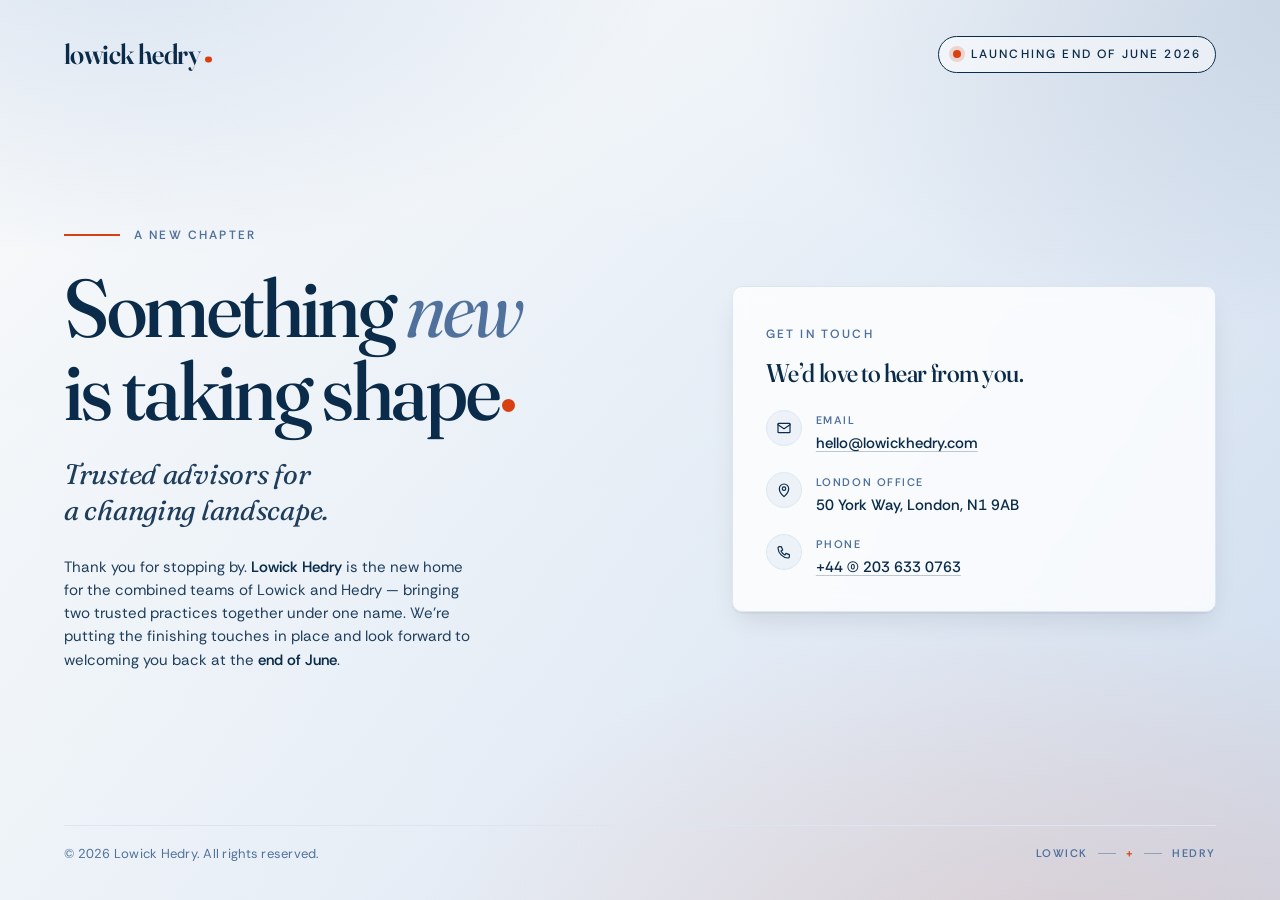
==== coming-soon.html @ 0ae5af73 "first commit" ====
<!doctype html>
<html lang="en">
<head>
  <meta charset="utf-8">
  <meta name="viewport" content="width=device-width, initial-scale=1, viewport-fit=cover">
  <title>Lowick Hedry — Coming Soon</title>
  <meta name="description" content="Lowick Hedry — trusted advisors for a changing landscape. Launching end of June 2026.">
  <link rel="stylesheet" href="css/lowick-hedry.css">
</head>
<body>
  <main class="page">

    <header class="topbar">
      <span class="wordmark" aria-label="Lowick Hedry">
        lowick hedry<span class="dot" aria-hidden="true"></span>
      </span>
      <span class="badge">
        <span class="pulse" aria-hidden="true"></span>
        Launching end of June 2026
      </span>
    </header>

    <section class="hero">
      <div class="hero-copy">
        <div class="eyebrow-row">
          <span class="rule" aria-hidden="true"></span>
          <span class="label">A new chapter</span>
        </div>

        <h1 class="headline">
          Something <em>new</em> is taking shape<span class="dot" aria-hidden="true"></span>
        </h1>

        <p class="tagline">Trusted advisors for a changing landscape.</p>

        <p class="lede">
          Thank you for stopping by. <strong>Lowick Hedry</strong> is the new home for the
          combined teams of Lowick and Hedry &mdash; bringing two trusted practices together
          under one name. We&rsquo;re putting the finishing touches in place and look
          forward to welcoming you back at the <strong>end of June</strong>.
        </p>
      </div>

      <aside class="card" aria-label="Contact details">
        <span class="eyebrow">Get in touch</span>
        <h3>We&rsquo;d love to hear from you.</h3>

        <ul class="contact-list">
          <li class="contact-item">
            <span class="icon" aria-hidden="true">
              <svg viewBox="0 0 24 24" fill="none" stroke="currentColor" stroke-width="1.8" stroke-linecap="round" stroke-linejoin="round">
                <rect x="3" y="5" width="18" height="14" rx="1"/>
                <path d="M3 7l9 6 9-6"/>
              </svg>
            </span>
            <div>
              <div class="label">Email</div>
              <a class="value" href="mailto:hello@lowickhedry.com">hello@lowickhedry.com</a>
            </div>
          </li>

          <li class="contact-item">
            <span class="icon" aria-hidden="true">
              <svg viewBox="0 0 24 24" fill="none" stroke="currentColor" stroke-width="1.8" stroke-linecap="round" stroke-linejoin="round">
                <path d="M12 22s7-6.2 7-12a7 7 0 1 0-14 0c0 5.8 7 12 7 12z"/>
                <circle cx="12" cy="10" r="2.6"/>
              </svg>
            </span>
            <div>
              <div class="label">London Office</div>
              <span class="value">50 York Way, London, N1 9AB</span>
            </div>
          </li>

          <li class="contact-item">
            <span class="icon" aria-hidden="true">
              <svg viewBox="0 0 24 24" fill="none" stroke="currentColor" stroke-width="1.8" stroke-linecap="round" stroke-linejoin="round">
                <path d="M5 4h3l2 5-2.5 1.5a12 12 0 0 0 6 6L15 14l5 2v3a2 2 0 0 1-2 2A16 16 0 0 1 3 6a2 2 0 0 1 2-2z"/>
              </svg>
            </span>
            <div>
              <div class="label">Phone</div>
              <a class="value" href="tel:+442036330763">+44 (0) 203 633 0763</a>
            </div>
          </li>
        </ul>
      </aside>
    </section>

    <footer class="footer">
      <span class="copy">&copy; 2026 Lowick Hedry. All rights reserved.</span>
      <span class="merger">
        Lowick <span class="sep" aria-hidden="true"></span>
        <span class="plus" aria-hidden="true">+</span>
        <span class="sep" aria-hidden="true"></span> Hedry
      </span>
    </footer>

  </main>
</body>
</html>
---- css/lowick-hedry.css ----
/* ============================================================
   Lowick Hedry - brand tokens
   Mirrors 01. Design System/colors_and_type.css.
   ============================================================ */

/* Fonts loaded from Google Fonts - Fraunces (variable) + Rethink Sans (variable) */
@import url('https://fonts.googleapis.com/css2?family=Fraunces:ital,opsz,wght,SOFT@0,9..144,100..900,0..100;1,9..144,100..900,0..100&family=Rethink+Sans:ital,wght@0,400..800;1,400..800&display=swap');

:root {
  /* Brand palette */
  --off-white:     #FAFAFA;
  --anchor:        #0A2C4A;   /* Midnight Navy */
  --anchor-deep:   #051A2E;
  --whisper:       #C8D8EC;
  --whisper-60:    #DCE6F3;
  --whisper-20:    #ECF2F8;
  --civic:         #4F719C;
  --civic-deep:    #3D5A7E;
  --signal:        #D84011;   /* Orangey-Red - the dot */
  --signal-deep:   #B83209;
  --signal-tint:   #FBE0D6;
  --highlight:     #F6FFB0;
  --ink:           #0A2C4A;
  --ink-soft:      #1F3E5C;
  --graphite:      #4F719C;
  --stone:         #8A9FB7;

  --font-display:  "Fraunces", "Source Serif Pro", "Georgia", serif;
  --font-sans:     "Rethink Sans", "Inter", "Helvetica Neue", system-ui, sans-serif;

  --fs-eyebrow:    12px;
  --fs-caption:    13px;
  --fs-body:       17px;

  --r-card:        10px;
  --r-tag:         999px;
  --r-button:      0;

  --sh-2: 0 2px 0 rgba(14,17,23,0.04), 0 12px 28px -8px rgba(14,17,23,0.12);

  --ease-out:   cubic-bezier(0.2, 0.7, 0.1, 1);
  --ease-inout: cubic-bezier(0.45, 0, 0.2, 1);
  --dur-base:   200ms;
}

*, *::before, *::after { box-sizing: border-box; }
html, body { height: 100%; margin: 0; }
body {
  min-height: 100vh;
  min-height: 100dvh;
  background: var(--off-white);
  color: var(--ink);
  font-family: var(--font-sans);
  font-size: var(--fs-body);
  line-height: 1.55;
  -webkit-font-smoothing: antialiased;
  overflow: hidden;
}
::selection { background: var(--signal); color: #fff; }

/* ----- Layout: 100vh page, three-row grid ----- */
.page {
  position: relative;
  height: 100vh;
  height: 100dvh;
  width: 100%;
  display: grid;
  grid-template-rows: auto 1fr auto;
  padding: clamp(24px, 4vh, 56px) clamp(24px, 5vw, 88px);
  overflow: hidden;
}

/* Official Lowick Hedry light gradient - rendered in CSS so the
   page works without the asset file. */
.page::before {
  content: "";
  position: absolute;
  inset: 0;
  background:
    radial-gradient(ellipse 90% 70% at 85% 110%, rgba(216, 64, 17, 0.18), transparent 60%),
    radial-gradient(ellipse 80% 70% at 10% -10%, rgba(200, 216, 236, 0.85), transparent 55%),
    radial-gradient(ellipse 70% 60% at 100% 0%,  rgba(79, 113, 156, 0.22), transparent 60%),
    linear-gradient(135deg, #FAFAFA 0%, #ECF2F8 38%, #DCE6F3 70%, #C8D8EC 100%);
  z-index: 0;
  pointer-events: none;
}
.page::after {
  content: "";
  position: absolute;
  inset: 0;
  background: linear-gradient(180deg, rgba(250,250,250,0.18) 0%, rgba(250,250,250,0) 30%, rgba(250,250,250,0.20) 100%);
  z-index: 0;
  pointer-events: none;
}
.page > * { position: relative; z-index: 1; }

/* ----- Header ----- */
.topbar {
  display: flex;
  align-items: center;
  justify-content: space-between;
  gap: 24px;
}

/* Wordmark - recreated inline so it always renders */
.wordmark {
  font-family: var(--font-display);
  font-weight: 600;
  font-size: clamp(22px, 2.2vw, 30px);
  letter-spacing: -0.02em;
  color: var(--anchor);
  line-height: 1;
  display: inline-flex;
  align-items: baseline;
  gap: 0.18em;
  font-variation-settings: "opsz" 144, "SOFT" 0;
}
.wordmark .dot {
  display: inline-block;
  width: 0.22em;
  height: 0.22em;
  background: var(--signal);
  border-radius: 999px;
  transform: translateY(-0.05em);
}

.badge {
  font-family: var(--font-sans);
  font-size: var(--fs-eyebrow);
  font-weight: 500;
  letter-spacing: 0.18em;
  text-transform: uppercase;
  color: var(--anchor);
  display: inline-flex;
  align-items: center;
  gap: 10px;
  padding: 8px 14px;
  border: 1px solid var(--anchor);
  border-radius: var(--r-tag);
  background: rgba(255, 255, 255, 0.55);
  backdrop-filter: blur(6px);
  -webkit-backdrop-filter: blur(6px);
}
.badge .pulse {
  width: 8px;
  height: 8px;
  border-radius: 999px;
  background: var(--signal);
  box-shadow: 0 0 0 4px rgba(216, 64, 17, 0.18);
  animation: pulse 2.4s var(--ease-inout) infinite;
}
@keyframes pulse {
  0%, 100% { box-shadow: 0 0 0 4px rgba(216, 64, 17, 0.18); }
  50%      { box-shadow: 0 0 0 9px rgba(216, 64, 17, 0.06); }
}

/* ----- Hero ----- */
.hero {
  display: grid;
  grid-template-columns: minmax(0, 1.25fr) minmax(0, 1fr);
  align-items: center;
  gap: clamp(32px, 5vw, 96px);
  padding: clamp(16px, 3vh, 40px) 0;
}

.eyebrow-row {
  display: flex;
  align-items: center;
  gap: 14px;
  margin-bottom: clamp(16px, 2.4vh, 28px);
}
.eyebrow-row .rule {
  width: 56px;
  height: 1.5px;
  background: var(--signal);
  display: inline-block;
}
.eyebrow-row .label {
  font-family: var(--font-sans);
  font-size: var(--fs-eyebrow);
  font-weight: 600;
  letter-spacing: 0.18em;
  text-transform: uppercase;
  color: var(--civic);
}

.headline {
  font-family: var(--font-display);
  font-weight: 500;
  font-size: clamp(40px, 6.4vw, 88px);
  line-height: 1.02;
  letter-spacing: -0.028em;
  color: var(--anchor);
  font-variation-settings: "opsz" 144, "SOFT" 30, "WONK" 0;
  margin: 0;
  text-wrap: balance;
  max-width: 14ch;
}
.headline em {
  font-style: italic;
  font-weight: 400;
  color: var(--civic);
}
.headline .dot {
  display: inline-block;
  width: 0.16em;
  height: 0.16em;
  background: var(--signal);
  border-radius: 999px;
  vertical-align: 0.05em;
  margin-left: 0.04em;
  transform: translateY(-0.05em);
}

.tagline {
  font-family: var(--font-display);
  font-weight: 400;
  font-style: italic;
  font-size: clamp(20px, 2.2vw, 30px);
  line-height: 1.25;
  letter-spacing: -0.01em;
  color: var(--ink-soft);
  margin: clamp(16px, 2.6vh, 28px) 0 0;
  max-width: 24ch;
  text-wrap: balance;
}

.lede {
  font-family: var(--font-sans);
  font-size: clamp(15px, 1.15vw, 17px);
  line-height: 1.55;
  color: var(--ink-soft);
  max-width: 46ch;
  margin: clamp(20px, 3.2vh, 36px) 0 0;
}
.lede strong { color: var(--anchor); font-weight: 600; }

/* ----- Contact card ----- */
.card {
  background: rgba(255, 255, 255, 0.78);
  backdrop-filter: blur(10px);
  -webkit-backdrop-filter: blur(10px);
  border: 1px solid var(--whisper-60);
  border-radius: var(--r-card);
  padding: clamp(24px, 3.6vh, 40px);
  box-shadow: var(--sh-2);
}
.card .eyebrow {
  font-family: var(--font-sans);
  font-size: var(--fs-eyebrow);
  font-weight: 600;
  letter-spacing: 0.18em;
  text-transform: uppercase;
  color: var(--civic);
  display: inline-block;
  margin-bottom: 14px;
}
.card h3 {
  font-family: var(--font-display);
  font-size: clamp(22px, 2vw, 28px);
  font-weight: 500;
  letter-spacing: -0.018em;
  color: var(--anchor);
  margin: 0 0 22px;
  line-height: 1.18;
  font-variation-settings: "opsz" 144, "SOFT" 20;
}

.contact-list {
  list-style: none;
  padding: 0;
  margin: 0;
  display: flex;
  flex-direction: column;
  gap: 18px;
}
.contact-item {
  display: grid;
  grid-template-columns: 36px 1fr;
  align-items: start;
  gap: 14px;
}
.contact-item .icon {
  width: 36px;
  height: 36px;
  border-radius: 999px;
  background: var(--whisper-20);
  border: 1px solid var(--whisper-60);
  display: inline-flex;
  align-items: center;
  justify-content: center;
  color: var(--anchor);
  flex-shrink: 0;
}
.contact-item .icon svg { width: 16px; height: 16px; }
.contact-item .label {
  font-family: var(--font-sans);
  font-size: 11px;
  font-weight: 600;
  letter-spacing: 0.14em;
  text-transform: uppercase;
  color: var(--civic);
  margin: 2px 0 4px;
}
.contact-item .value {
  font-family: var(--font-sans);
  font-size: clamp(15px, 1.05vw, 16px);
  line-height: 1.4;
  color: var(--anchor);
  text-decoration: none;
  font-weight: 500;
  display: block;
}
.contact-item a.value {
  text-decoration: underline;
  text-decoration-thickness: 1px;
  text-underline-offset: 3px;
  text-decoration-color: color-mix(in oklab, var(--anchor) 25%, transparent);
  transition: text-decoration-color var(--dur-base) var(--ease-out), color var(--dur-base) var(--ease-out);
}
.contact-item a.value:hover {
  text-decoration-color: var(--signal);
  color: var(--anchor-deep);
}

/* ----- Footer ----- */
.footer {
  display: flex;
  align-items: center;
  justify-content: space-between;
  gap: 24px;
  padding-top: clamp(12px, 2vh, 20px);
  border-top: 1px solid var(--whisper-60);
  font-family: var(--font-sans);
  font-size: var(--fs-caption);
  color: var(--civic);
}
.footer .copy { letter-spacing: 0.02em; }
.footer .merger {
  display: inline-flex;
  align-items: center;
  gap: 10px;
  letter-spacing: 0.14em;
  text-transform: uppercase;
  font-size: 11px;
  font-weight: 600;
}
.footer .merger .sep {
  display: inline-block;
  width: 18px;
  height: 1px;
  background: var(--civic);
  opacity: 0.5;
}
.footer .merger .plus { color: var(--signal); font-weight: 700; }

/* ----- Responsive ----- */
@media (max-width: 920px) {
  body { overflow: auto; }
  .page {
    height: auto;
    min-height: 100vh;
    min-height: 100dvh;
    grid-template-rows: auto auto auto;
    gap: 32px;
    padding: 28px 22px 24px;
  }
  .hero {
    grid-template-columns: 1fr;
    gap: 28px;
    padding: 8px 0 0;
  }
  .headline { font-size: clamp(36px, 9vw, 56px); max-width: 18ch; }
  .tagline  { font-size: clamp(18px, 4.4vw, 22px); }
  .footer { flex-direction: column; align-items: flex-start; gap: 10px; }
}
@media (max-width: 480px) {
  .topbar { gap: 12px; }
  .badge { font-size: 10px; padding: 6px 10px; }
  .badge .pulse { width: 7px; height: 7px; }
  .wordmark { font-size: 20px; }
  .card { padding: 22px; }
}
@media (prefers-reduced-motion: reduce) {
  .badge .pulse { animation: none; }
}
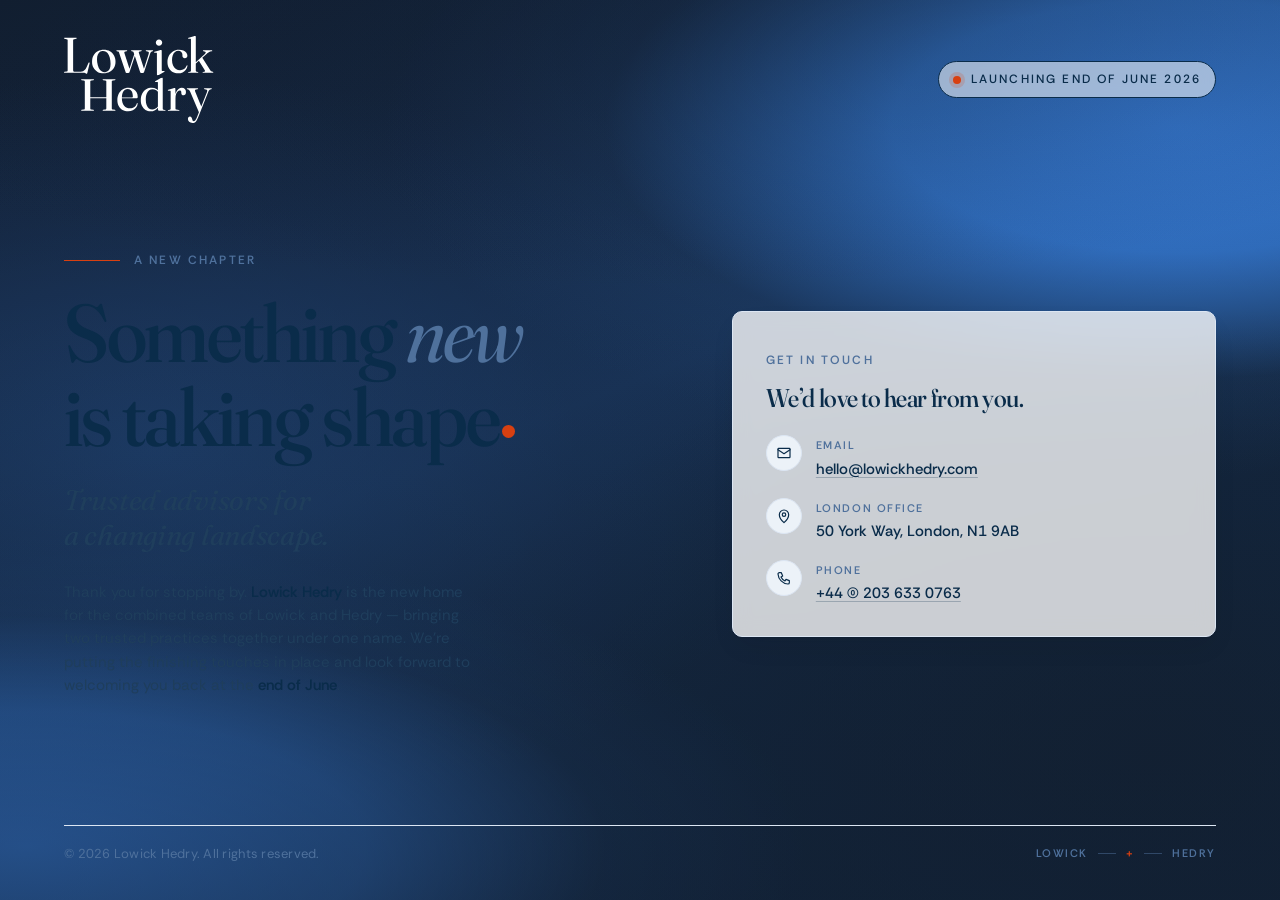
==== commit e0ad8dfc: "added a class for light bg on the css, replaced wordmark by logo, commented get in touch section on " ====
--- a/coming-soon.html
+++ b/coming-soon.html
@@ -11,9 +11,7 @@
   <main class="page">
 
     <header class="topbar">
-      <span class="wordmark" aria-label="Lowick Hedry">
-        lowick hedry<span class="dot" aria-hidden="true"></span>
-      </span>
+      <img class="wordmark" src="assets/lowick-hedry-logo-portrait-negative.svg" alt="Lowick Hedry">
       <span class="badge">
         <span class="pulse" aria-hidden="true"></span>
         Launching end of June 2026
@@ -41,6 +39,7 @@
         </p>
       </div>
 
+      <!-- GET IN TOUCH SECTION -->
       <aside class="card" aria-label="Contact details">
         <span class="eyebrow">Get in touch</span>
         <h3>We&rsquo;d love to hear from you.</h3>
@@ -85,6 +84,8 @@
           </li>
         </ul>
       </aside>
+      <!-- END OF GET IN TOUCH SECTION -->
+
     </section>
 
     <footer class="footer">
--- a/css/lowick-hedry.css
+++ b/css/lowick-hedry.css
@@ -48,7 +48,7 @@
 body {
   min-height: 100vh;
   min-height: 100dvh;
-  background: var(--off-white);
+  background: #111E30;
   color: var(--ink);
   font-family: var(--font-sans);
   font-size: var(--fs-body);
@@ -70,25 +70,38 @@
   overflow: hidden;
 }
 
-/* Official Lowick Hedry light gradient - rendered in CSS so the
+/* Official Lowick Hedry dark gradient - rendered in CSS so the
    page works without the asset file. */
 .page::before {
   content: "";
   position: absolute;
   inset: 0;
   background:
+    radial-gradient(ellipse 86% 54% at 92% 14%, rgba(54, 121, 210, 0.98) 0%, rgba(53, 122, 212, 0.82) 26%, rgba(31, 65, 109, 0.28) 52%, transparent 72%),
+    radial-gradient(ellipse 78% 44% at 2% 94%, rgba(52, 117, 204, 0.92) 0%, rgba(52, 119, 208, 0.62) 34%, rgba(33, 71, 122, 0.24) 58%, transparent 78%),
+    radial-gradient(ellipse 72% 58% at 12% 50%, rgba(33, 71, 122, 0.58) 0%, rgba(25, 51, 87, 0.36) 46%, transparent 72%),
+    radial-gradient(ellipse 78% 64% at 90% 84%, rgba(19, 33, 51, 0.96) 0%, rgba(19, 37, 60, 0.74) 46%, transparent 74%),
+    linear-gradient(158deg, #111E30 0%, #152640 22%, #193357 45%, #13253C 69%, #111E30 100%);
+  z-index: 0;
+  pointer-events: none;
+}
+
+/* Official Lowick Hedry light gradient - rendered in CSS. */
+.lh-gradient-light {
+  background:
     radial-gradient(ellipse 90% 70% at 85% 110%, rgba(216, 64, 17, 0.18), transparent 60%),
     radial-gradient(ellipse 80% 70% at 10% -10%, rgba(200, 216, 236, 0.85), transparent 55%),
     radial-gradient(ellipse 70% 60% at 100% 0%,  rgba(79, 113, 156, 0.22), transparent 60%),
     linear-gradient(135deg, #FAFAFA 0%, #ECF2F8 38%, #DCE6F3 70%, #C8D8EC 100%);
-  z-index: 0;
-  pointer-events: none;
-}
+}
+
 .page::after {
   content: "";
   position: absolute;
   inset: 0;
-  background: linear-gradient(180deg, rgba(250,250,250,0.18) 0%, rgba(250,250,250,0) 30%, rgba(250,250,250,0.20) 100%);
+  background:
+    radial-gradient(ellipse 120% 50% at 50% 0%, rgba(17, 30, 48, 0.38) 0%, rgba(17, 30, 48, 0) 64%),
+    linear-gradient(180deg, rgba(17, 30, 48, 0.08) 0%, rgba(17, 30, 48, 0) 34%, rgba(17, 30, 48, 0.44) 100%);
   z-index: 0;
   pointer-events: none;
 }
@@ -102,26 +115,11 @@
   gap: 24px;
 }
 
-/* Wordmark - recreated inline so it always renders */
+/* Wordmark */
 .wordmark {
-  font-family: var(--font-display);
-  font-weight: 600;
-  font-size: clamp(22px, 2.2vw, 30px);
-  letter-spacing: -0.02em;
-  color: var(--anchor);
-  line-height: 1;
-  display: inline-flex;
-  align-items: baseline;
-  gap: 0.18em;
-  font-variation-settings: "opsz" 144, "SOFT" 0;
-}
-.wordmark .dot {
-  display: inline-block;
-  width: 0.22em;
-  height: 0.22em;
-  background: var(--signal);
-  border-radius: 999px;
-  transform: translateY(-0.05em);
+  display: block;
+  width: clamp(110px, 12vw, 150px);
+  height: auto;
 }
 
 .badge {
@@ -378,7 +376,7 @@
   .topbar { gap: 12px; }
   .badge { font-size: 10px; padding: 6px 10px; }
   .badge .pulse { width: 7px; height: 7px; }
-  .wordmark { font-size: 20px; }
+  .wordmark { width: 128px; }
   .card { padding: 22px; }
 }
 @media (prefers-reduced-motion: reduce) {
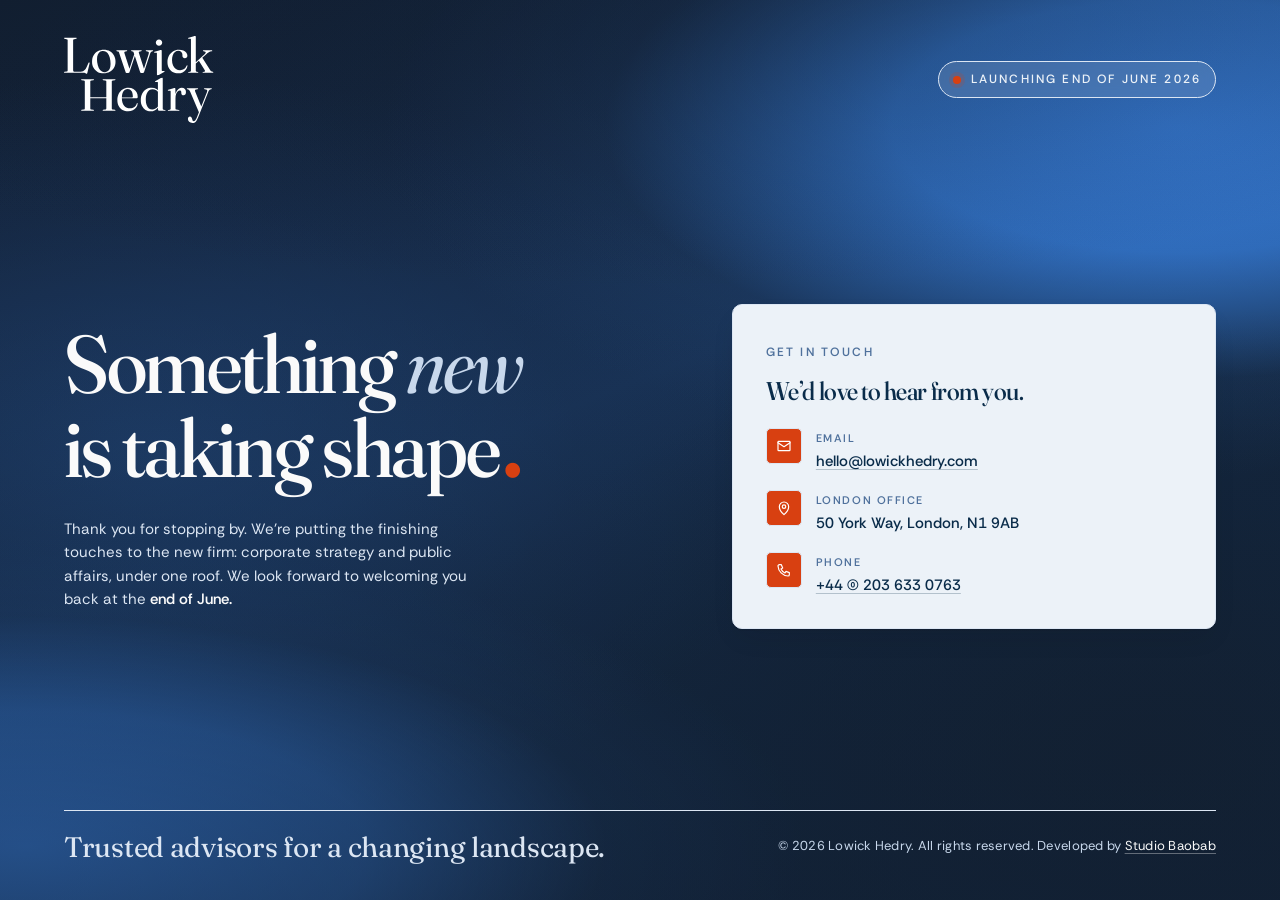
==== commit 2e4b0bb3: "updated: text colour theme to light + contact icon styles + repositioned tagline" ====
--- a/coming-soon.html
+++ b/coming-soon.html
@@ -20,22 +20,13 @@
 
     <section class="hero">
       <div class="hero-copy">
-        <div class="eyebrow-row">
-          <span class="rule" aria-hidden="true"></span>
-          <span class="label">A new chapter</span>
-        </div>
 
         <h1 class="headline">
-          Something <em>new</em> is taking shape<span class="dot" aria-hidden="true"></span>
+          Something <em>new</em> is taking shape<strong class="reddot">.</strong>
         </h1>
 
-        <p class="tagline">Trusted advisors for a changing landscape.</p>
-
         <p class="lede">
-          Thank you for stopping by. <strong>Lowick Hedry</strong> is the new home for the
-          combined teams of Lowick and Hedry &mdash; bringing two trusted practices together
-          under one name. We&rsquo;re putting the finishing touches in place and look
-          forward to welcoming you back at the <strong>end of June</strong>.
+          Thank you for stopping by. We’re putting the finishing touches to the new firm: corporate strategy and public affairs, under one roof. We look forward to welcoming you back at the <strong>end of June.</strong>
         </p>
       </div>
 
@@ -89,12 +80,8 @@
     </section>
 
     <footer class="footer">
-      <span class="copy">&copy; 2026 Lowick Hedry. All rights reserved.</span>
-      <span class="merger">
-        Lowick <span class="sep" aria-hidden="true"></span>
-        <span class="plus" aria-hidden="true">+</span>
-        <span class="sep" aria-hidden="true"></span> Hedry
-      </span>
+      <p class="tagline">Trusted advisors for a changing landscape.</p>
+      <span class="copy">&copy; 2026 Lowick Hedry. All rights reserved. Developed by <a href="https://studiobaobab.com" target="_blank" rel="noopener">Studio Baobab</a></span>
     </footer>
 
   </main>
--- a/css/lowick-hedry.css
+++ b/css/lowick-hedry.css
@@ -49,7 +49,7 @@
   min-height: 100vh;
   min-height: 100dvh;
   background: #111E30;
-  color: var(--ink);
+  color: var(--whisper-20);
   font-family: var(--font-sans);
   font-size: var(--fs-body);
   line-height: 1.55;
@@ -57,6 +57,11 @@
   overflow: hidden;
 }
 ::selection { background: var(--signal); color: #fff; }
+
+.reddot {
+  color: var(--signal);
+  padding-left: 4px;
+}
 
 /* ----- Layout: 100vh page, three-row grid ----- */
 .page {
@@ -128,16 +133,16 @@
   font-weight: 500;
   letter-spacing: 0.18em;
   text-transform: uppercase;
-  color: var(--anchor);
   display: inline-flex;
   align-items: center;
   gap: 10px;
   padding: 8px 14px;
-  border: 1px solid var(--anchor);
+  border: 1px solid var(--whisper-60);
   border-radius: var(--r-tag);
-  background: rgba(255, 255, 255, 0.55);
+  background: rgba(255, 255, 255, 0.12);
   backdrop-filter: blur(6px);
   -webkit-backdrop-filter: blur(6px);
+  color: var(--whisper-20);
 }
 .badge .pulse {
   width: 8px;
@@ -179,7 +184,7 @@
   font-weight: 600;
   letter-spacing: 0.18em;
   text-transform: uppercase;
-  color: var(--civic);
+  color: var(--whisper);
 }
 
 .headline {
@@ -188,7 +193,7 @@
   font-size: clamp(40px, 6.4vw, 88px);
   line-height: 1.02;
   letter-spacing: -0.028em;
-  color: var(--anchor);
+  color: var(--off-white);
   font-variation-settings: "opsz" 144, "SOFT" 30, "WONK" 0;
   margin: 0;
   text-wrap: balance;
@@ -197,7 +202,7 @@
 .headline em {
   font-style: italic;
   font-weight: 400;
-  color: var(--civic);
+  color: var(--whisper);
 }
 .headline .dot {
   display: inline-block;
@@ -213,13 +218,11 @@
 .tagline {
   font-family: var(--font-display);
   font-weight: 400;
-  font-style: italic;
   font-size: clamp(20px, 2.2vw, 30px);
   line-height: 1.25;
   letter-spacing: -0.01em;
-  color: var(--ink-soft);
-  margin: clamp(16px, 2.6vh, 28px) 0 0;
-  max-width: 24ch;
+  color: var(--whisper-60);
+  margin: 0;
   text-wrap: balance;
 }
 
@@ -227,15 +230,15 @@
   font-family: var(--font-sans);
   font-size: clamp(15px, 1.15vw, 17px);
   line-height: 1.55;
-  color: var(--ink-soft);
+  color: var(--whisper-60);
   max-width: 46ch;
   margin: clamp(20px, 3.2vh, 36px) 0 0;
 }
-.lede strong { color: var(--anchor); font-weight: 600; }
+.lede strong { color: var(--off-white); font-weight: 600; }
 
 /* ----- Contact card ----- */
 .card {
-  background: rgba(255, 255, 255, 0.78);
+  background: var(--whisper-20);
   backdrop-filter: blur(10px);
   -webkit-backdrop-filter: blur(10px);
   border: 1px solid var(--whisper-60);
@@ -281,13 +284,13 @@
 .contact-item .icon {
   width: 36px;
   height: 36px;
-  border-radius: 999px;
-  background: var(--whisper-20);
+  border-radius: 5px;
+  background: var(--signal);
   border: 1px solid var(--whisper-60);
   display: inline-flex;
   align-items: center;
   justify-content: center;
-  color: var(--anchor);
+  color: #fff;
   flex-shrink: 0;
 }
 .contact-item .icon svg { width: 16px; height: 16px; }
@@ -331,9 +334,21 @@
   border-top: 1px solid var(--whisper-60);
   font-family: var(--font-sans);
   font-size: var(--fs-caption);
-  color: var(--civic);
+  color: var(--whisper);
 }
 .footer .copy { letter-spacing: 0.02em; }
+.footer a {
+  color: var(--off-white);
+  text-decoration: underline;
+  text-decoration-color: color-mix(in oklab, var(--off-white) 35%, transparent);
+  text-decoration-thickness: 1px;
+  text-underline-offset: 3px;
+  transition: color var(--dur-base) var(--ease-out), text-decoration-color var(--dur-base) var(--ease-out);
+}
+.footer a:hover {
+  color: var(--whisper-20);
+  text-decoration-color: var(--signal);
+}
 .footer .merger {
   display: inline-flex;
   align-items: center;
@@ -347,7 +362,7 @@
   display: inline-block;
   width: 18px;
   height: 1px;
-  background: var(--civic);
+  background: var(--whisper);
   opacity: 0.5;
 }
 .footer .merger .plus { color: var(--signal); font-weight: 700; }
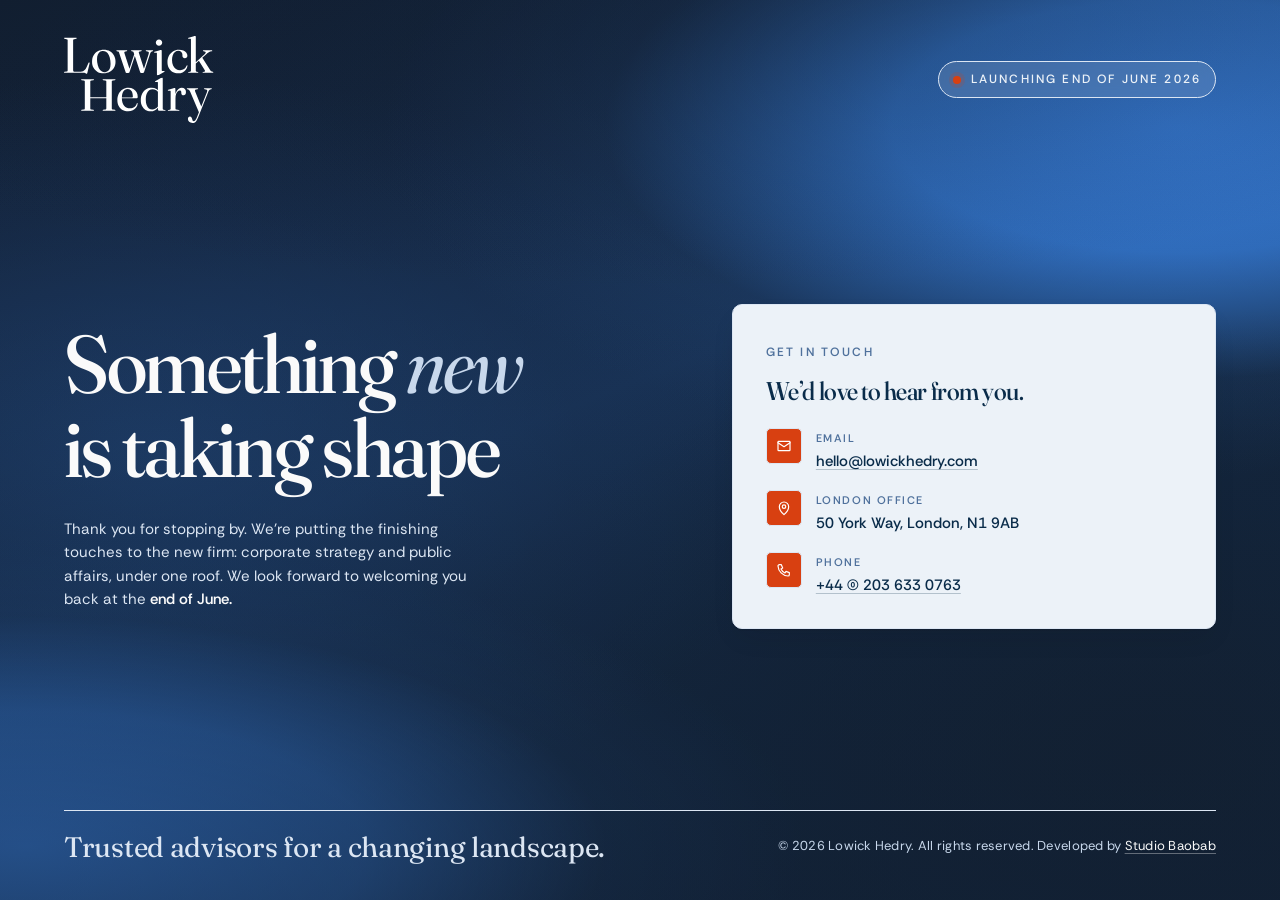
==== commit 6c46ecdf: "added [...] animation to headline" ====
--- a/coming-soon.html
+++ b/coming-soon.html
@@ -22,7 +22,7 @@
       <div class="hero-copy">
 
         <h1 class="headline">
-          Something <em>new</em> is taking shape<strong class="reddot">.</strong>
+          Something <em>new</em> is taking shape<span class="reddot" aria-hidden="true"><span>.</span><span>.</span><span>.</span></span>
         </h1>
 
         <p class="lede">
--- a/css/lowick-hedry.css
+++ b/css/lowick-hedry.css
@@ -60,7 +60,23 @@
 
 .reddot {
   color: var(--signal);
+  display: inline-flex;
+  gap: 0.02em;
   padding-left: 4px;
+}
+.reddot span {
+  animation: ellipsisFade 2.4s var(--ease-inout) infinite;
+  opacity: 0;
+}
+.reddot span:nth-child(2) {
+  animation-delay: 0.28s;
+}
+.reddot span:nth-child(3) {
+  animation-delay: 0.56s;
+}
+@keyframes ellipsisFade {
+  0%, 72%, 100% { opacity: 0; }
+  18%, 48% { opacity: 1; }
 }
 
 /* ----- Layout: 100vh page, three-row grid ----- */
@@ -396,4 +412,5 @@
 }
 @media (prefers-reduced-motion: reduce) {
   .badge .pulse { animation: none; }
-}
+  .reddot span { animation: none; opacity: 1; }
+}
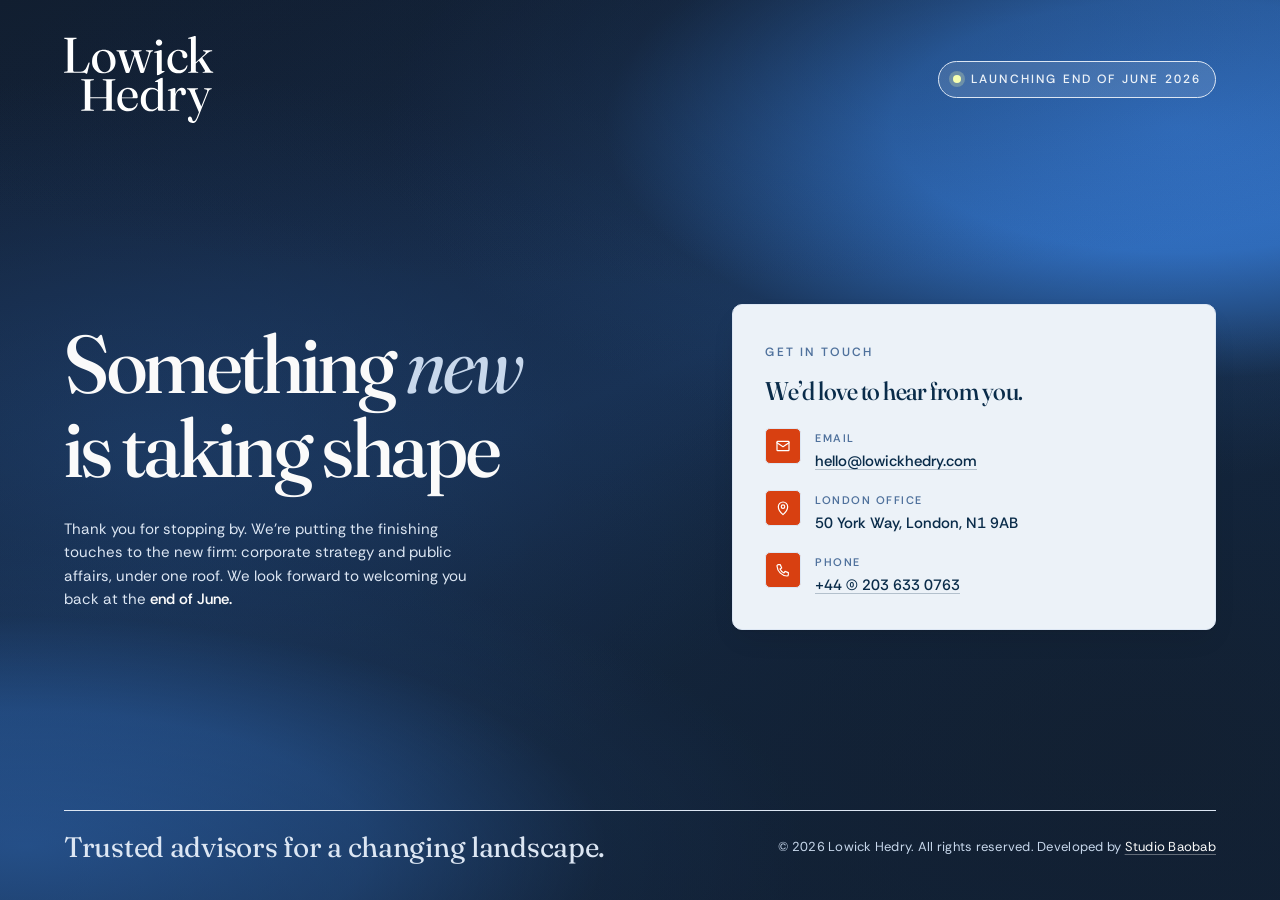
==== commit a3140cbd: "subtle entrance animations" ====
--- a/coming-soon.html
+++ b/coming-soon.html
@@ -10,9 +10,9 @@
 <body>
   <main class="page">
 
-    <header class="topbar">
-      <img class="wordmark" src="assets/lowick-hedry-logo-portrait-negative.svg" alt="Lowick Hedry">
-      <span class="badge">
+    <header class="topbar anim-fade-down">
+      <img class="wordmark anim-soft-pop anim-delay-1" src="assets/lowick-hedry-logo-portrait-negative.svg" alt="Lowick Hedry">
+      <span class="badge anim-soft-pop anim-delay-2">
         <span class="pulse" aria-hidden="true"></span>
         Launching end of June 2026
       </span>
@@ -21,21 +21,21 @@
     <section class="hero">
       <div class="hero-copy">
 
-        <h1 class="headline">
+        <h1 class="headline anim-fade-up anim-delay-3">
           Something <em>new</em> is taking shape<span class="reddot" aria-hidden="true"><span>.</span><span>.</span><span>.</span></span>
         </h1>
 
-        <p class="lede">
+        <p class="lede anim-fade-up anim-delay-4">
           Thank you for stopping by. We’re putting the finishing touches to the new firm: corporate strategy and public affairs, under one roof. We look forward to welcoming you back at the <strong>end of June.</strong>
         </p>
       </div>
 
       <!-- GET IN TOUCH SECTION -->
-      <aside class="card" aria-label="Contact details">
+      <aside class="card anim-soft-pop anim-delay-5" aria-label="Contact details">
         <span class="eyebrow">Get in touch</span>
         <h3>We&rsquo;d love to hear from you.</h3>
 
-        <ul class="contact-list">
+        <ul class="contact-list anim-stagger">
           <li class="contact-item">
             <span class="icon" aria-hidden="true">
               <svg viewBox="0 0 24 24" fill="none" stroke="currentColor" stroke-width="1.8" stroke-linecap="round" stroke-linejoin="round">
@@ -79,7 +79,7 @@
 
     </section>
 
-    <footer class="footer">
+    <footer class="footer anim-fade-up anim-delay-6">
       <p class="tagline">Trusted advisors for a changing landscape.</p>
       <span class="copy">&copy; 2026 Lowick Hedry. All rights reserved. Developed by <a href="https://studiobaobab.com" target="_blank" rel="noopener">Studio Baobab</a></span>
     </footer>
--- a/css/lowick-hedry.css
+++ b/css/lowick-hedry.css
@@ -79,6 +79,89 @@
   18%, 48% { opacity: 1; }
 }
 
+/* ----- Reusable animation blocks ----- */
+.anim-fade-up,
+.anim-fade-down,
+.anim-soft-pop {
+  animation-duration: 900ms;
+  animation-fill-mode: both;
+  animation-timing-function: var(--ease-out);
+  opacity: 0;
+  will-change: opacity, transform;
+}
+.anim-fade-up {
+  animation-name: lhFadeUp;
+}
+.anim-fade-down {
+  animation-name: lhFadeDown;
+}
+.anim-soft-pop {
+  animation-name: lhSoftPop;
+}
+.anim-delay-1 { animation-delay: 120ms; }
+.anim-delay-2 { animation-delay: 220ms; }
+.anim-delay-3 { animation-delay: 340ms; }
+.anim-delay-4 { animation-delay: 480ms; }
+.anim-delay-5 { animation-delay: 620ms; }
+.anim-delay-6 { animation-delay: 780ms; }
+
+.anim-stagger > * {
+  animation: lhFadeUp 760ms var(--ease-out) both;
+  opacity: 0;
+  will-change: opacity, transform;
+}
+.anim-stagger > *:nth-child(1) { animation-delay: 760ms; }
+.anim-stagger > *:nth-child(2) { animation-delay: 880ms; }
+.anim-stagger > *:nth-child(3) { animation-delay: 1000ms; }
+.anim-stagger > *:nth-child(4) { animation-delay: 1120ms; }
+
+.anim-line-draw {
+  transform-origin: left center;
+  animation: lhLineDraw 820ms var(--ease-out) both;
+  will-change: transform, opacity;
+}
+
+@keyframes lhFadeUp {
+  from {
+    opacity: 0;
+    transform: translate3d(0, 18px, 0);
+  }
+  to {
+    opacity: 1;
+    transform: translate3d(0, 0, 0);
+  }
+}
+@keyframes lhFadeDown {
+  from {
+    opacity: 0;
+    transform: translate3d(0, -14px, 0);
+  }
+  to {
+    opacity: 1;
+    transform: translate3d(0, 0, 0);
+  }
+}
+@keyframes lhSoftPop {
+  from {
+    opacity: 0;
+    transform: translate3d(0, 10px, 0) scale(0.985);
+  }
+  to {
+    opacity: 1;
+    transform: translate3d(0, 0, 0) scale(1);
+  }
+}
+@keyframes lhLineDraw {
+  from {
+    opacity: 0;
+    transform: scaleX(0);
+  }
+  to {
+    opacity: 1;
+    transform: scaleX(1);
+  }
+}
+
 /* ----- Layout: 100vh page, three-row grid ----- */
 .page {
   position: relative;
@@ -164,13 +247,13 @@
   width: 8px;
   height: 8px;
   border-radius: 999px;
-  background: var(--signal);
-  box-shadow: 0 0 0 4px rgba(216, 64, 17, 0.18);
+  background: var(--highlight);
+  box-shadow: 0 0 0 4px color-mix(in oklab, var(--highlight) 24%, transparent);
   animation: pulse 2.4s var(--ease-inout) infinite;
 }
 @keyframes pulse {
-  0%, 100% { box-shadow: 0 0 0 4px rgba(216, 64, 17, 0.18); }
-  50%      { box-shadow: 0 0 0 9px rgba(216, 64, 17, 0.06); }
+  0%, 100% { box-shadow: 0 0 0 4px color-mix(in oklab, var(--highlight) 24%, transparent); }
+  50%      { box-shadow: 0 0 0 9px color-mix(in oklab, var(--highlight) 10%, transparent); }
 }
 
 /* ----- Hero ----- */
@@ -413,4 +496,13 @@
 @media (prefers-reduced-motion: reduce) {
   .badge .pulse { animation: none; }
   .reddot span { animation: none; opacity: 1; }
-}
+  .anim-fade-up,
+  .anim-fade-down,
+  .anim-soft-pop,
+  .anim-stagger > *,
+  .anim-line-draw {
+    animation: none;
+    opacity: 1;
+    transform: none;
+  }
+}
